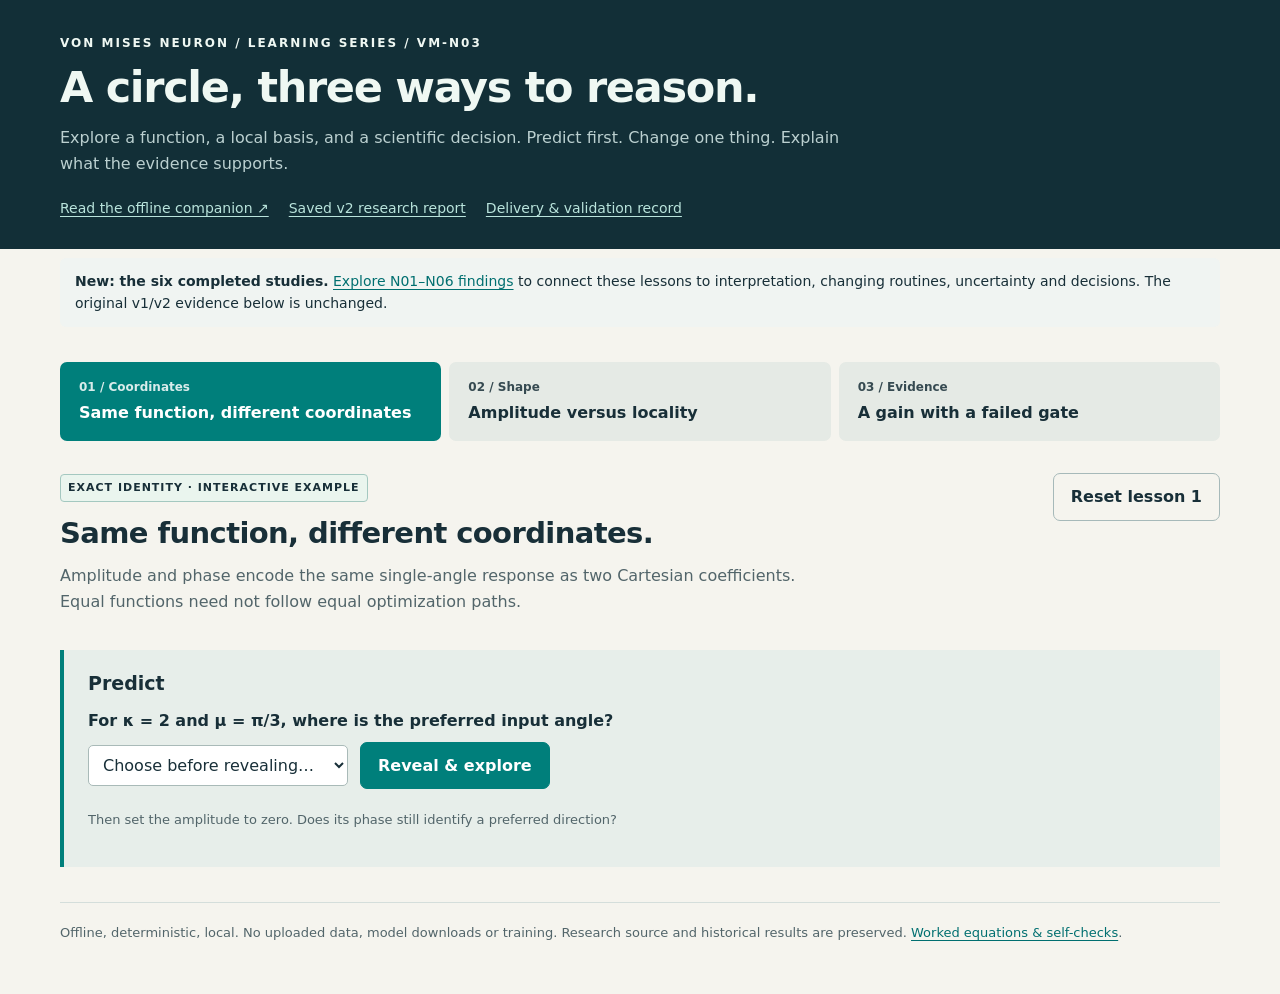
==== learning/vm_playground/index.html @ b27efead "Integrate six VM research deliveries and consolidate findings" ====
<!doctype html>
<html lang="en">
<head><meta charset="utf-8"><meta name="viewport" content="width=device-width, initial-scale=1"><title>VM learning playground · Circular coordinates & evidence</title><link rel="stylesheet" href="style.css"><script defer src="core.js"></script><script defer src="evidence.js"></script><script defer src="app.js"></script></head>
<body>
<header><div class="eyebrow">Von Mises Neuron / Learning series / VM-N03</div><h1>A circle, three ways to reason.</h1><p>Explore a function, a local basis, and a scientific decision. Predict first. Change one thing. Explain what the evidence supports.</p><div class="toplinks"><a href="guide.html">Read the offline companion ↗</a><a href="../../docs/vm_locality_v2_results.md">Saved v2 research report</a><a href="../../docs/learning/vm_n03_completion.md">Delivery & validation record</a></div></header>
<main class="shell">
<p class="readout"><strong>New: the six completed studies.</strong> <a href="research.html">Explore N01–N06 findings</a> to connect these lessons to interpretation, changing routines, uncertainty and decisions. The original v1/v2 evidence below is unchanged.</p>
<nav aria-label="Lessons"><button type="button" aria-pressed="true" aria-controls="lesson1" data-lesson="1"><span>01 / Coordinates</span>Same function, different coordinates</button><button type="button" aria-pressed="false" aria-controls="lesson2" data-lesson="2"><span>02 / Shape</span>Amplitude versus locality</button><button type="button" aria-pressed="false" aria-controls="lesson3" data-lesson="3"><span>03 / Evidence</span>A gain with a failed gate</button></nav>
<noscript><p>This playground needs JavaScript for controls. The <a href="guide.html">offline companion</a> works without it.</p></noscript>
<section id="lesson1" class="lesson" aria-labelledby="heading1">
<div class="lesson-head"><div><span class="badge">Exact identity · interactive example</span><h2 id="heading1">Same function, different coordinates.</h2><p>Amplitude and phase encode the same single-angle response as two Cartesian coefficients. Equal functions need not follow equal optimization paths.</p></div><button class="secondary reset" data-reset="1">Reset lesson 1</button></div>
<div class="prompt"><h3>Predict</h3><label for="prediction1">For κ = 2 and μ = π/3, where is the preferred input angle?</label><select id="prediction1"><option value="">Choose before revealing…</option><option>+π/3</option><option>−π/3 modulo 2π</option><option>κ determines the angle</option></select><button data-reveal="1">Reveal & explore</button><p class="hint">Then set the amplitude to zero. Does its phase still identify a preferred direction?</p></div>
<div class="workspace" id="workspace1" hidden>
<div class="grid"><aside class="card controls"><h3>Manipulate</h3>
<div class="control"><label for="amplitude">Amplitude κ <output id="amplitudeValue"></output></label><input id="amplitude" type="range" min="0" max="5" step="0.001" value="2"><div class="hint">Arbitrary response units; zero is a teaching boundary.</div></div>
<div class="control"><label for="phase">Phase μ <output id="phaseValue"></output></label><input id="phase" type="range" min="-3.141593" max="3.141593" step="any" value="1.0471975512"><div class="hint">Radians, using cos(θ + μ).</div></div>
<div class="control"><label for="probe">Probe angle θ <output id="probeValue"></output></label><input id="probe" type="range" min="-3.141593" max="3.141593" step="any" value="0"></div>
<div class="wide"><button class="secondary preset" id="zero">Set κ = 0</button><button class="secondary preset" id="nearzero">Set κ = 0.001</button><button class="secondary preset" id="boundary">Probe π boundary</button></div>
<p class="hint wide">Physical angles wrap in radians. A z-scored sensor value is not automatically a physical direction.</p></aside>
<div class="card"><h3>Observe · the responses overlap</h3><div class="equation">κ cos(θ + μ) = a cos θ + b sin θ<br>a = κ cos μ &nbsp; · &nbsp; b = −κ sin μ</div><div class="metrics" id="coordinateMetrics" aria-live="polite"></div><div id="coordinatePlot"></div><div class="legend"><span>Polar response</span><span class="amber">Cartesian response (dashed)</span></div><div class="readout" id="coordinateReadout" aria-live="polite"></div><p class="note" id="phaseNote"></p></div></div>
<details class="explain"><summary>Explain · the sign, the boundary, and the scope</summary><p>The cosine addition identity fixes the minus sign on b. A positive amplitude peaks when θ + μ = 0 modulo 2π, so the preferred angle is −μ. Every individual angular input can shift by 2π without changing the core sum; adding the same bias preserves this.</p><p>At κ = 0 every response is zero and every angle ties; there is no unique preferred angle. At κ = 0.001 a formal maximum exists, but the tiny contribution makes phase a weak descriptor of the function. In the research layer κ = softplus(raw_κ): finite raw values give strictly positive amplitudes in exact arithmetic. The zero setting demonstrates the limiting function.</p><p>Affine input projections and raw-input residuals can break a composed model’s input periodicity. A preferred standardized sensor value is not evidence of a physical phase. The algebra establishes equivalent functions, not equal gradients, training speed, or generalization. <a href="../../src/circular_layers_v2.py">Layer equations</a> · <a href="../../docs/vm_methodology_results.md">v1 optimization findings</a>.</p><p><strong>Self-check:</strong> If μ increases by π, what changes? The response flips sign; the preferred direction rotates by π. Its period remains 2π.</p></details>
</div></section>
<section id="lesson2" class="lesson" aria-labelledby="heading2" hidden>
<div class="lesson-head"><div><span class="badge">Exact identity · interactive example</span><h2 id="heading2">Amplitude versus locality.</h2><p>Moving κ outside or inside an exponential changes its role. A peak-normalized kernel has a fixed maximum and an adjustable width.</p></div><button class="secondary reset" data-reset="2">Reset lesson 2</button></div>
<div class="prompt"><h3>Predict</h3><label for="prediction2">When κ grows at harmonic h = 1, which response becomes narrower?</label><select id="prediction2"><option value="">Choose before revealing…</option><option>Only the peak-normalized exponential</option><option>Both responses become narrower</option><option>Neither; κ changes the period</option></select><button data-reveal="2">Reveal & explore</button><p class="hint">Compare with the gray κ = 1 reference. Then change the integer harmonic without changing κ.</p></div>
<div class="workspace" id="workspace2" hidden><div class="grid"><aside class="card controls"><h3>Manipulate</h3>
<div class="control"><label for="concentration">κ <output id="concentrationValue"></output></label><input id="concentration" type="range" min="0" max="12" step="0.01" value="4"></div>
<div class="control"><label for="center">Center c <output id="centerValue"></output></label><input id="center" type="range" min="-3.141593" max="3.141593" step="any" value="0"></div>
<div class="control"><label for="harmonic">Integer harmonic h</label><select id="harmonic"><option>1</option><option>2</option><option>3</option><option>4</option></select></div>
<div class="control"><label for="period">Timestamp period T</label><select id="period"><option value="24">24 hours · daily feature</option><option value="168">168 hours · weekly feature</option></select></div>
<div class="control"><label for="offset">Probe offset θ − c <output id="offsetValue"></output></label><input id="offset" type="range" min="0" max="3.141593" step="any" value="1.5707963268"></div>
<p class="hint wide">Here c = −μ for h = 1. Angles are radians. Exponents and kernel values are dimensionless.</p></aside>
<div class="card"><h3>Observe · height versus shape</h3><div class="two-plots"><div><div class="equation">z = κ cos[h(θ − c)]</div><div id="sumPlot"></div><p class="hint">Sum / “log-output” response. Fixed vertical scale.</p></div><div><div class="equation">K = exp{κ(cos[h(θ − c)] − 1)}</div><div id="kernelPlot"></div><p class="hint">Peak = 1; this is not a probability density.</p></div></div><div class="legend"><span>Current κ</span><span class="gray">κ = 1 reference</span><span class="amber">Chordal Gaussian (kernel only)</span></div><div class="readout" id="localityReadout" aria-live="polite"></div><div class="equation section-space">u(φ) = (cos φ, sin φ)<br>‖u(hθ) − u(hc)‖² = 2 − 2 cos[h(θ − c)]<br>K = exp{−κ ‖u(hθ) − u(hc)‖² / 2}</div><div class="readout" id="identityReadout" aria-live="polite"></div></div></div>
<details class="explain"><summary>Explain · why concentration cannot create a clock</summary><p>Multiplying a cosine by κ scales its height, with no change in frequency or relative width. In the exponential, increasing κ suppresses off-center values while the peak stays one. At κ = 0 the sum is zero and the kernel is one everywhere.</p><p>For θ(t) = 2πt/T, a positive integer h gives repeated peaks every T/h hours (when κ &gt; 0). T and h supply this structure; concentration bands do not. For h &gt; 1 the circle embedding wraps h times, so there are multiple peaks. A noninteger h would generally break the 2π input wrap guarantee.</p><p>The Gaussian equality uses Euclidean <em>chord distance</em> between unit-circle embeddings, not an approximation using squared angular distance. At h = 1 and κ &gt; 0, the corresponding density is exp(κ cos(θ − c))/(2πI₀(κ)); a peak of one alone does not normalize its integral. The unnormalized exponential in the core research layer can overflow; adding a bias after exp also removes a general positivity guarantee. <a href="../../src/circular_layers_v2.py">Peak kernel implementation</a>.</p><p><strong>Self-check:</strong> With κ = 2 and θ − c = π/2 at h = 1, both kernel equations give exp(−2) ≈ 0.135335. Does that value have units of hours? No: it is dimensionless.</p></details></div></section>
<section id="lesson3" class="lesson" aria-labelledby="heading3" hidden>
<div class="lesson-head"><div><span class="badge">Empirical finding · historical study</span><h2 id="heading3">A gain with a failed gate.</h2><p>An average answers one question. A prespecified family requirement answers another. Explore the retained outcomes before deciding what follows.</p></div><button class="secondary reset" data-reset="3">Reset lesson 3</button></div>
<div class="prompt"><h3>Predict</h3><label for="prediction3">Can a large average error reduction coexist with a failed scientific gate?</label><select id="prediction3"><option value="">Choose before revealing…</option><option>Yes, if a required family comparison fails</option><option>No, the overall average decides everything</option></select><button data-reveal="3">Reveal & inspect</button><p class="hint">Use the absolute error scale as well as relative percentages to explain the result.</p></div>
<div class="workspace" id="workspace3" hidden>
<article class="card historical"><span class="badge">Frozen locality-v2 confirmation · view controls only</span><h3>The locked overall gate failed</h3><div class="gate-cards" id="gateCards"></div><p class="history-context">Primary decision: balanced clean-grid MSE / target variance at 2 seconds; positive reduction means lower error. Both co-primary comparisons had to pass, including the unchanged 10% maximum family regression. Eight functions per family are the independent units. The nonperiodic family is diagnostic and excluded from the primary score. <a href="../../docs/vm_locality_v2_results.md#locked-confirmation-decisions">Decision and bootstrap details ↗</a></p>
<div class="filters"><div class="control"><label for="historyView">Summary view</label><select id="historyView"><option value="balanced">Balanced periodic</option><option value="family">Family · average labels/noise</option><option value="cell">Family / label / noise cell</option></select></div><div class="control"><label for="family">Family</label><select id="family"><option value="smooth">Smooth</option><option value="narrow">Narrow</option><option value="multimodal">Multimodal</option><option value="nonperiodic">Nonperiodic · diagnostic</option></select></div><div class="control"><label for="labels">Total labels</label><select id="labels"><option>64</option><option selected>128</option><option>512</option></select></div><div class="control"><label for="noise">Noise SD</label><select id="noise"><option>0.05</option><option>0.2</option></select></div><div class="control"><label for="seconds">Compute allowance</label><select id="seconds"><option value="0.25">0.25 seconds</option><option value="0.75">0.75 seconds</option><option value="2" selected>2 seconds</option></select></div></div>
<p class="readout" id="historyDescription" aria-live="polite"></p><div class="table-wrap" id="historyTable"></div><p class="history-context">All ten model arms stay visible. These filters neither refit models nor change the locked gate above. Every score links to its frozen source; the record path or CSV line is also in the link title. The retained values were imported, not reproduced by this playground.</p>
<details class="explain"><summary>Inspect measured fit time and completed updates</summary><div class="table-wrap" id="runtimeTable"></div><p class="note">The common allowance is a cap, not equal actual cost. Fit totals include terminal atomic-block overshoot; only fully captured checkpoints within each allowance were eligible. Times are hardware-dependent historical CUDA measurements.</p></details>
<details class="explain"><summary>Explain · aggregate gain, family failure, and stronger controls</summary><p>Smooth errors are small in absolute terms, while narrow and multimodal errors are larger. Averaging the normalized errors can therefore favor VP strongly even when its smooth-family relative error increases. The locked family gate still fails; the passing fixed48 contrast cannot cancel it.</p><p>Variable projection (VP) re-solves the ridge readout while updating the basis geometry. Joint Adam updates geometry and readout together. Joint Adam had lower aggregate error, and more completed updates in the shared time allowance; this is a comparison of complete timed methods, not equal update counts.</p><p>Inspect narrow and multimodal cells at 512 labels: larger Fourier bases beat vp_both. Their poorer small-sample cells help explain the different aggregate ranking. At 0.25 seconds, vp_both also trails fixed48. A result depends on labels, target family, noise and computation. These are conditional synthetic findings, not forecasting or deployment evidence. <a href="../../docs/vm_locality_v2_results.md#all-model-outcomes-and-conditional-answer">Full interpretation and limitations ↗</a></p><p>V1 also had failed primary gates under its different protocol. V2 does not overwrite those results. <a href="../../docs/vm_methodology_results.md">Read the v1 negative findings ↗</a></p></details>
</article>
<article class="card toy"><span class="badge">Interactive synthetic exercise · not study evidence</span><h3>Find a winner when everyone has the same risk</h3><p>All authored candidates have population MSE = 1 in arbitrary squared units. Selection sees development residuals only. Independent reserved residuals evaluate that same selected candidate.</p><div class="prompt"><label for="predictionSelection">As you search more candidates, which average should fall?</label><select id="predictionSelection"><option value="">Predict first…</option><option>Selected development MSE</option><option>Same-candidate reserved MSE</option><option>Both must improve</option></select><button id="revealSelection">Reveal synthetic scores</button></div>
<div id="selectionWorkspace" hidden><div class="filters"><div class="control"><label for="candidates">Candidates searched</label><select id="candidates"><option>1</option><option>4</option><option selected>16</option><option>64</option></select></div><div class="control"><label for="development">Development observations</label><select id="development"><option value="16">16 per candidate</option><option value="128">128 per candidate</option></select></div></div><p class="hint">Fixed seed 20260922 · 200 repetitions · 256 independent reserved observations per candidate. Candidate sets and development sample prefixes are nested; no fit is run.</p><div id="selectionPlot"></div><div class="legend"><span>Selected development MSE</span><span class="purple">Same-candidate reserved MSE</span><span class="gray">True population MSE = 1</span></div><div id="selectionTable" class="table-wrap"></div><p class="readout" id="selectionReadout" aria-live="polite"></p><details class="explain"><summary>Explain · what searching consumes</summary><p>The minimum of nested noisy development scores cannot rise when candidates are added. That selected minimum is optimistic about true risk. Because reserved residuals never enter the selector, their expected MSE stays one; finite simulated means fluctuate. More development observations reduce score noise.</p><p>Choosing again on the reserved scores would consume them for selection. You would need a fresh evaluation for that new procedure. This constructed example does not diagnose misconduct or quantify bias in locality-v2; the historical study used a separate locked confirmation stage. Real candidates can have different risks and correlated errors.</p><p><strong>Exit response:</strong> “We selected ___ using ___; evaluated that fixed choice on ___; and the comparison applies to ___.” <a href="core.js">Inspect the small deterministic generator and selector ↗</a>.</p></details></div></article>
<details class="explain"><summary>Evidence guide · four different kinds of support</summary><p><strong>Exact identity:</strong> algebraic equality for the stated mathematical functions. <strong>Engineering validation:</strong> finite-precision, reset, source-integrity and UI checks; this is the scope of this delivery. <strong>Empirical finding:</strong> retained v1/v2 outcomes under their recorded protocols. <strong>Open hypothesis:</strong> a possible benefit in a new domain or setup; no interactive example establishes it. <a href="guide.html#reading">Read the companion’s evidence guide ↗</a>.</p><p><a href="../../docs/vm_locality_v2_run_record.json">Full compact record</a> · <a href="../../docs/vm_locality_v2_cells.csv">All 720 saved cells</a> · <a href="../../docs/vm_locality_v2_protocol.md">Frozen protocol</a>. Exact arrays and checkpoints are outside this teaching bundle.</p></details>
</div></section>
<footer>Offline, deterministic, local. No uploaded data, model downloads or training. Research source and historical results are preserved. <a href="guide.html">Worked equations & self-checks</a>.</footer>
</main></body></html>
---- learning/vm_playground/style.css ----
:root{color-scheme:light;--ink:#182f38;--muted:#52656a;--paper:#f5f4ee;--card:#fffef9;--teal:#007f7b;--gold:#ab5816;--purple:#745099;--line:#d4dedb;--nav:#122f37}
*{box-sizing:border-box}body{margin:0;background:var(--paper);color:var(--ink);font:16px/1.6 system-ui,-apple-system,"Segoe UI",sans-serif}a{color:#006f70;text-underline-offset:3px}button,input,select{font:inherit}button,select{cursor:pointer}button{border:1px solid var(--teal);background:var(--teal);color:white;border-radius:7px;padding:10px 17px;font-weight:650}button:hover{filter:brightness(.93)}button.secondary{background:transparent;color:var(--ink);border-color:#a6b9b9}button:focus-visible,a:focus-visible,input:focus-visible,select:focus-visible,summary:focus-visible{outline:3px solid #df9c27;outline-offset:4px}header{background:var(--nav);color:#eff8f3;padding:34px max(24px,calc((100vw - 1160px)/2)) 30px}header p{color:#bbd0d0;max-width:780px;margin:8px 0}header a{color:#b9e4dc}h1{font-size:clamp(29px,4vw,43px);line-height:1.12;font-weight:650;letter-spacing:-1.3px;margin:10px 0 14px}h2{font-size:29px;line-height:1.25;letter-spacing:-.6px;margin:4px 0 12px}h3{font-size:19px;line-height:1.35;margin:0 0 12px}p{margin:9px 0 15px}.eyebrow{font-size:12px;letter-spacing:2px;text-transform:uppercase;font-weight:750}.toplinks{display:flex;gap:20px;margin-top:20px;font-size:14px;flex-wrap:wrap}.shell{max-width:1208px;margin:auto;padding:0 24px 50px}nav{display:flex;gap:8px;padding:20px 0 24px}nav button{flex:1;text-align:left;background:#e5eae5;color:var(--ink);border-color:transparent;padding:15px 18px}nav button[aria-pressed=true]{background:var(--teal);color:white}nav span{display:block;font-size:12px;opacity:.85;margin-bottom:3px}.lesson-head{display:flex;justify-content:space-between;gap:20px;align-items:start;margin:8px 0 20px}.lesson-head p{max-width:770px;color:var(--muted)}.badge{font-size:11px;letter-spacing:1px;font-weight:750;text-transform:uppercase;border:1px solid #a4c8c0;border-radius:4px;padding:4px 7px;display:inline-block;margin-bottom:9px;background:#eaf5ee}.historical .badge{border-color:#d5b990;background:#fff1dc;color:#784618}.toy .badge{border-color:#bbacd0;background:#f4edf9;color:#644884}.prompt{background:#e7eeea;border-left:4px solid var(--teal);padding:21px 24px;margin:20px 0}.prompt p{max-width:900px}.prompt label{display:block;font-weight:650;margin-bottom:8px}.prompt select{min-width:260px;max-width:100%;margin:0 12px 12px 0}.prompt button{margin-bottom:12px}.grid{display:grid;grid-template-columns:290px minmax(0,1fr);gap:22px}.card{background:var(--card);border:1px solid var(--line);border-radius:10px;padding:22px;min-width:0}.control{margin:0 0 23px}.control label{font-size:14px;font-weight:650;display:flex;justify-content:space-between;gap:10px}.control output{color:var(--teal);font-variant-numeric:tabular-nums;white-space:nowrap}input[type=range]{width:100%;accent-color:var(--teal);margin:13px 0 3px}select{padding:9px 10px;border:1px solid #a9bab8;border-radius:5px;background:white;color:var(--ink)}.control select{width:100%;margin-top:8px}.hint,small{font-size:13px;color:var(--muted)}.preset{font-size:13px;padding:7px 9px;margin:0 4px 8px 0}.equation{font-size:clamp(16px,2vw,21px);font-family:Cambria,"Times New Roman",serif;line-height:1.65;background:#edf3ef;border-radius:6px;padding:13px 17px;margin:0 0 17px;overflow-wrap:anywhere}.metrics{display:flex;flex-wrap:wrap;gap:12px;margin:17px 0}.metric{flex:1;min-width:140px;background:#eff3ef;border-radius:6px;padding:12px 15px}.metric strong{display:block;font-size:21px;font-variant-numeric:tabular-nums;font-weight:650}.metric span{font-size:12px;color:var(--muted)}.plot{width:100%;height:auto;display:block}.plot text{font:13px system-ui,sans-serif;fill:#4a6268}.plot .axis{stroke:#b9c9c7;stroke-width:1}.legend{display:flex;flex-wrap:wrap;gap:8px 22px;font-size:13px;margin:6px 0 10px}.legend span:before{content:"";display:inline-block;width:23px;border-top:3px solid var(--teal);vertical-align:middle;margin-right:7px}.legend .amber:before{border-color:var(--gold);border-top-style:dashed}.legend .gray:before{border-color:#7e9295}.legend .purple:before{border-color:var(--purple)}.readout{font-size:14px;background:#f0f4f2;padding:12px 15px;border-radius:6px;font-variant-numeric:tabular-nums}.note{color:var(--muted);font-size:14px}.explain{margin:22px 0;background:white;border:1px solid var(--line);border-radius:8px;padding:17px 20px}.explain summary{font-weight:700;cursor:pointer}.explain p{max-width:950px}.two-plots{display:grid;grid-template-columns:1fr 1fr;gap:15px}.two-plots .plot text{font-size:16px}.section-space{margin-top:28px}.historical{border-top:4px solid #bb8139}.toy{border-top:4px solid var(--purple);margin-top:28px}.filters{display:flex;flex-wrap:wrap;gap:14px;margin:17px 0}.filters .control{flex:1;min-width:140px;margin:0}.table-wrap{overflow-x:auto}table{width:100%;border-collapse:collapse;font-size:14px;margin:10px 0}caption{text-align:left;font-size:13px;color:var(--muted);padding-bottom:10px}th{text-align:left;background:#edf0ec;font-weight:650}th,td{padding:9px 12px;border-bottom:1px solid var(--line);white-space:nowrap}td.numeric{font-variant-numeric:tabular-nums;text-align:right}tr.selected{background:#eaf5ef}td.bar-cell{width:35%}.bar{height:12px;background:#8e9fa5;border-radius:2px;min-width:1px}.failed{color:#a53b30;font-weight:750}.source{font-size:12px}.gate-cards{display:grid;grid-template-columns:repeat(3,1fr);gap:12px}.gate-cards .metric{background:#fff1dd}.gate-cards strong{font-size:24px}.history-context{font-size:14px;color:var(--muted)}footer{margin-top:35px;color:var(--muted);font-size:13px;border-top:1px solid var(--line);padding-top:20px}[hidden]{display:none!important}.sr-only{position:absolute;width:1px;height:1px;overflow:hidden;clip-path:inset(50%)}
@media(max-width:800px){.grid{grid-template-columns:1fr}.controls{display:grid;grid-template-columns:1fr 1fr;gap:0 22px}.controls h3,.controls .wide{grid-column:1/-1}.two-plots{grid-template-columns:1fr}.gate-cards{grid-template-columns:1fr}nav{gap:5px}nav button{font-size:13px;padding:10px}nav span{font-size:10px}.lesson-head{display:block}.lesson-head button{margin:5px 0}.shell{padding:0 14px 30px}.card{padding:17px}header{padding:25px 18px}.prompt{padding:18px}.table-wrap{max-width:100%}}
@media(max-width:450px){.controls{grid-template-columns:1fr}.prompt select{min-width:0;width:100%}.filters .control{min-width:120px}.metric{min-width:110px}.toplinks{gap:12px}nav button{font-size:12px}.bar-cell{display:none}}
@media print{header{background:white;color:black}header p,header a{color:black}nav,.reset,.prompt button{display:none}.lesson[hidden],.workspace[hidden]{display:block!important}.lesson{break-before:page}.grid{display:block}.controls{display:none}.card{break-inside:avoid}.shell{max-width:none}.plot{max-height:250px}body{background:white}.explain{display:block}}
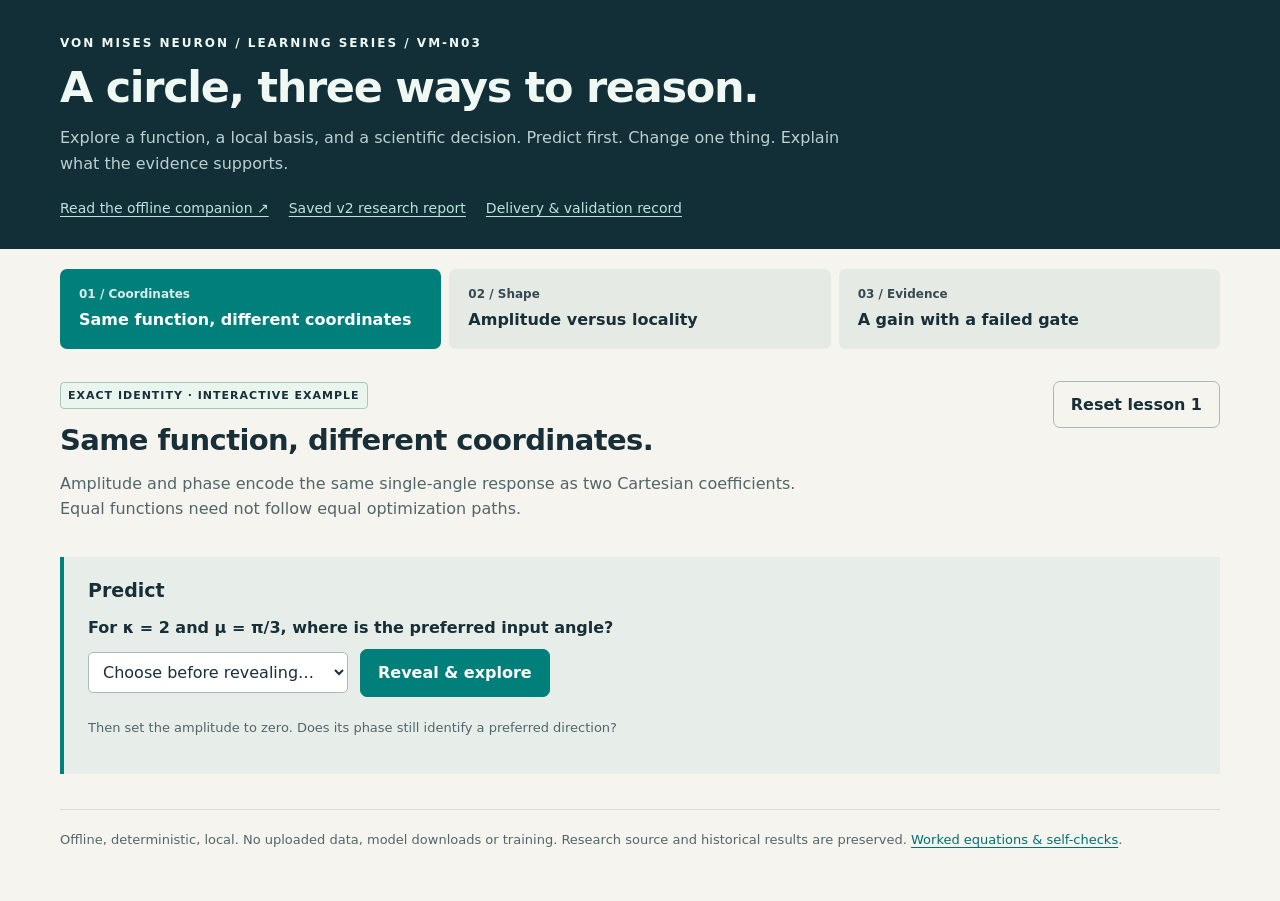
==== commit 3c751cbe: "Preserve completed VM-N03 learning playground" ====
--- a/learning/vm_playground/index.html
+++ b/learning/vm_playground/index.html
@@ -4,7 +4,6 @@
 <body>
 <header><div class="eyebrow">Von Mises Neuron / Learning series / VM-N03</div><h1>A circle, three ways to reason.</h1><p>Explore a function, a local basis, and a scientific decision. Predict first. Change one thing. Explain what the evidence supports.</p><div class="toplinks"><a href="guide.html">Read the offline companion ↗</a><a href="../../docs/vm_locality_v2_results.md">Saved v2 research report</a><a href="../../docs/learning/vm_n03_completion.md">Delivery & validation record</a></div></header>
 <main class="shell">
-<p class="readout"><strong>New: the six completed studies.</strong> <a href="research.html">Explore N01–N06 findings</a> to connect these lessons to interpretation, changing routines, uncertainty and decisions. The original v1/v2 evidence below is unchanged.</p>
 <nav aria-label="Lessons"><button type="button" aria-pressed="true" aria-controls="lesson1" data-lesson="1"><span>01 / Coordinates</span>Same function, different coordinates</button><button type="button" aria-pressed="false" aria-controls="lesson2" data-lesson="2"><span>02 / Shape</span>Amplitude versus locality</button><button type="button" aria-pressed="false" aria-controls="lesson3" data-lesson="3"><span>03 / Evidence</span>A gain with a failed gate</button></nav>
 <noscript><p>This playground needs JavaScript for controls. The <a href="guide.html">offline companion</a> works without it.</p></noscript>
 <section id="lesson1" class="lesson" aria-labelledby="heading1">
